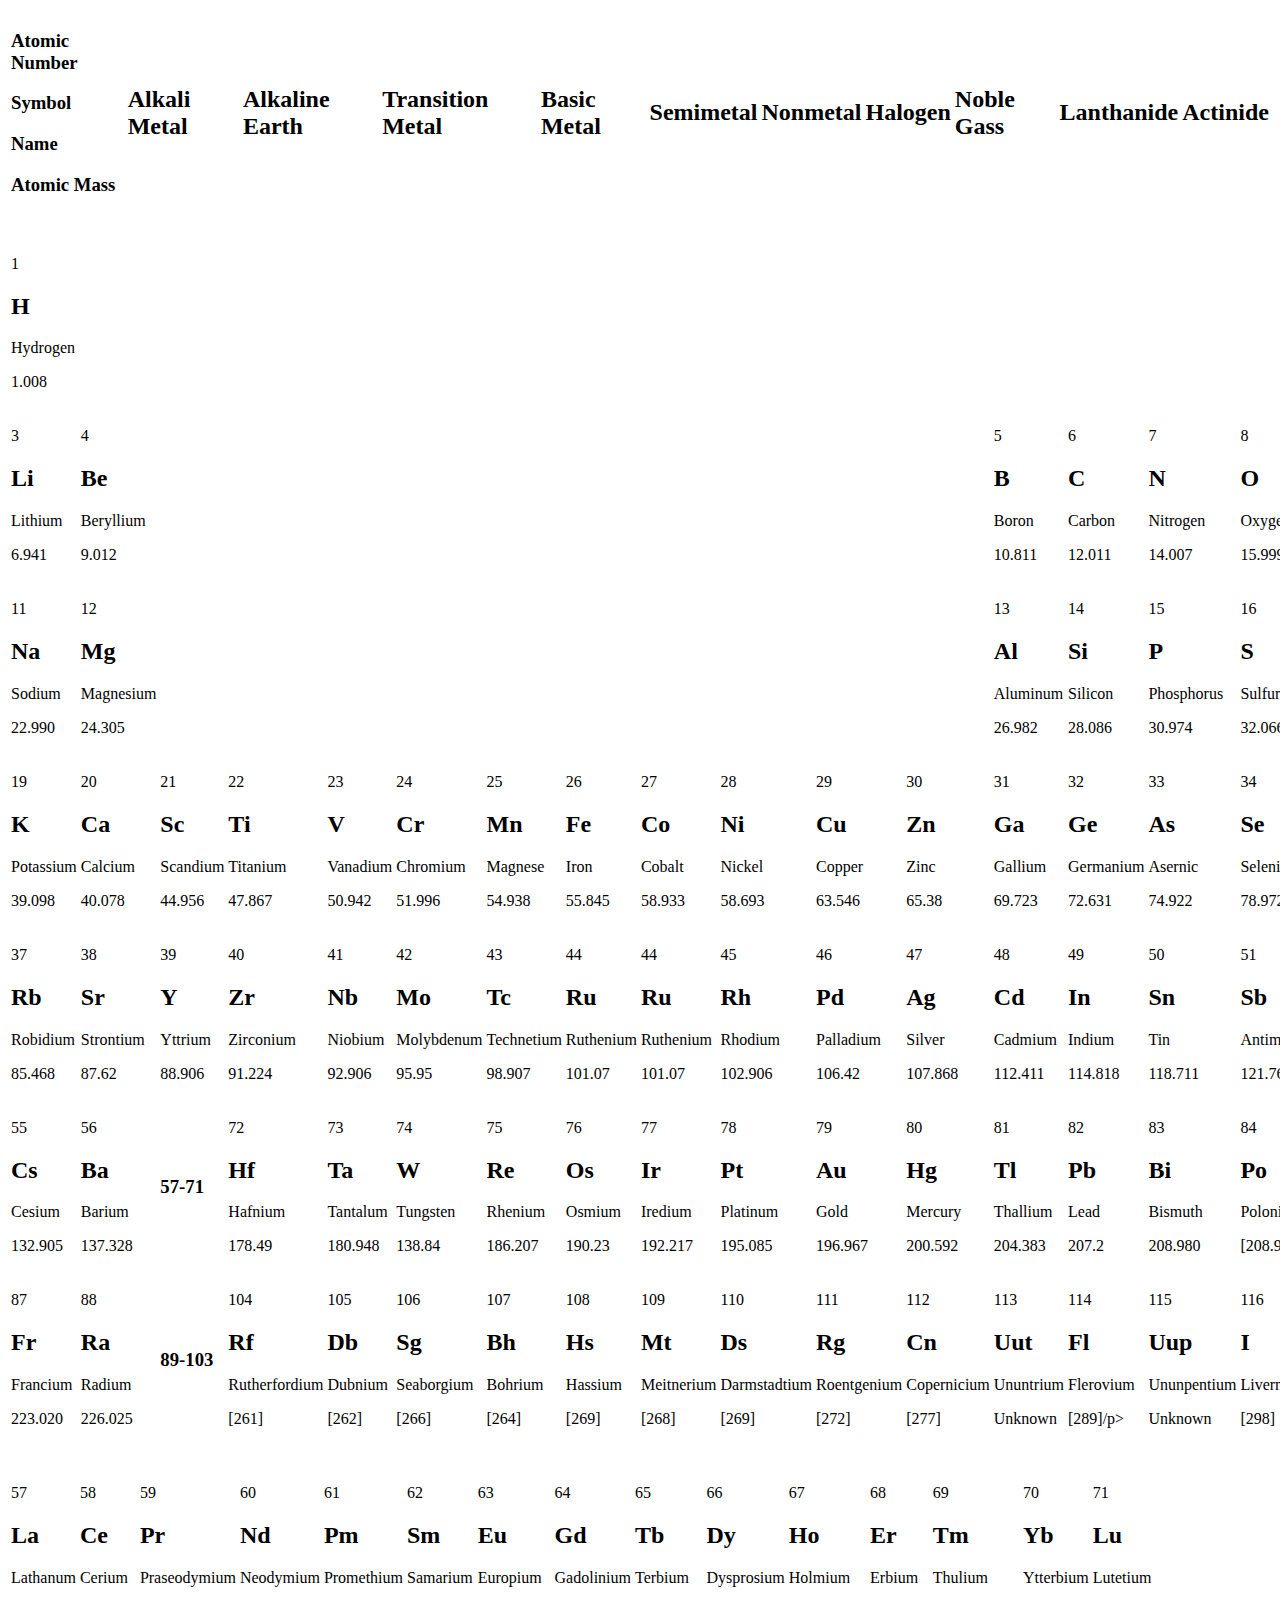
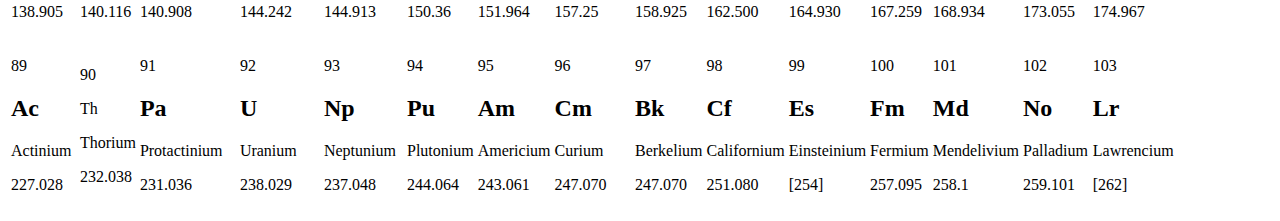
==== activity1.html @ e74133a1 "Add files via upload" ====
<!DOCTYPE html>
<html lang="en">
<head>
    <meta charset="UTF-8">
    <link rel="stylesheet" href="css/activity1.css">
    <title>Periodic Table of Elements</title>
</head>
<body>
    <thead>
        <table>
            <thead>
                <tr>
                    <td class="jen"><h3>Atomic Number</h3><h3>Symbol</h3><h3>Name</h3><h3>Atomic Mass</h3></td>                           
                  <td class="yellow"><h2>Alkali Metal</h2></td>
                  <td class="orange"><h2>Alkaline Earth</h2></td>
                  <td class="blue"><h2>Transition Metal</h2></td>
                  <td class="yellowgreen"><h2>Basic Metal</h2></td>
                  <td class="gray"><h2>Semimetal</h2></td>
                  <td class="pink"><h2>Nonmetal</h2></td>
                  <td class="redo"><h2>Halogen</h2></td>
                  <td class="violet"><h2>Noble Gass</h2></td>
                  <td class="green"><h2>Lanthanide</h2></td>
                  <td class="red"><h2>Actinide</h2></td>
               </tr>
            </thead>
        </table>
        <br>
        <table>
        <tr >
            <td class="pink"><p>1</p><h2>H</h2>Hydrogen</p><p>1.008</p></td>
            <td colspan="16"></td>
            <td class="violet"><p>2</p><h2>He</h2><p>Helium</p><p>4.003</p></td>
            
        </tr>
        <tr>
            <td class="yellow"><p>3</p><h2>Li</h2><p>Lithium</p><p>6.941</p></td>
            <td class="orange"><p>4</p><h2>Be</h2><p>Beryllium</p><p>9.012</p></td>
            <td colspan="10"></td>
            <td class="gray"><p>5</p><h2>B</h2><p>Boron</p><p>10.811</p></td>
            <td class="pink"><p>6</p><h2>C</h2><p>Carbon</p><p>12.011</p></td>
            <td class="pink"><p>7</p><h2>N</h2><p>Nitrogen</p><p>14.007</p></td>
            <td class="pink"><p>8</p><h2>O</h2><p>Oxygen</p><p>15.999</p></td>
            <td class="redo"><p>9</p><h2>F</h2><p>Flourine</p><p>18.998</p></td>
            <td class="violet"><p>10</p><h2>Ne</h2><p>Neon</p><p>20.180</p></td>                     
        </tr>
        <tr>
            <td class="yellow"><p>11</p><h2>Na</h2><p>Sodium</p><p>22.990</p></td>
            <td class="orange"><p>12<p><h2>Mg</h2><p>Magnesium</p><p>24.305</p></td>
            <td colspan="10"></td>
            <td class="yellowgreen"><p>13</p><h2>Al</h2><p>Aluminum</p><p>26.982</p></td>
            <td class="gray"><p>14</p><h2>Si</h2><p>Silicon</p><p>28.086</p></td>
            <td class="pink"><p>15</p><h2>P</h2><p>Phosphorus</p><p>30.974</p></td>
            <td class="pink"><p>16</p><h2>S</h2><p>Sulfur</p><p>32.066</p></td>
            <td class="redo"><p>17</p><h2>Cl</h2><p>Chlorine</p><p>35.453</p></td>
            <td class="violet"><p>18</p><h2>Ar</h2><p>Argon</p><p>39.948</p></td>
        </tr>
        <tr>
            <td class="yellow"><p>19</p><h2>K</h2><p>Potassium</p><p>39.098</p></td>
            <td class="orange"><p>20</p><h2>Ca</h2><p>Calcium</p><p>40.078</p></td>
            <td class="blue"><p>21</p><h2>Sc</h2><p>Scandium</p><p>44.956</p> </td>
            <td class="blue"><p>22</p><h2>Ti</h2><p>Titanium</p><p>47.867</p></td>
            <td class="blue"><p>23</p><h2>V</h2><p>Vanadium</p><p>50.942</p></td>
            <td class="blue"><p>24</p><h2>Cr</h2><p>Chromium</p><p>51.996</p></td>
            <td class="blue"><p>25</p><h2>Mn</h2><p>Magnese</p><p>54.938</p></td>
            <td class="blue"><p>26</p><h2>Fe</h2><p>Iron</p><p>55.845</p></td>
            <td class="blue"><p>27</p><h2>Co</h2><p>Cobalt</p><p>58.933</p></td>
            <td class="blue"><p>28</p><h2>Ni</h2><p>Nickel</p><p>58.693</p></td>
            <td class="blue"><p>29</p><h2>Cu</h2><p>Copper</p><p>63.546</p></td>
            <td class="blue"><p>30</p><h2>Zn</h2><p>Zinc</p><p>65.38</p></td>
            <td class="yellowgreen"><p>31</p><h2>Ga</h2><p>Gallium</p><p>69.723</p></td>
            <td class="gray"><p>32</p><h2>Ge</h2><p>Germanium</p><p>72.631</p></td>
            <td class="gray"><p>33</p><h2>As</h2><p>Asernic</p><p>74.922</p></td>
            <td class="pink"><p>34</p><h2>Se</h2><p>Selenium</p><p>78.972</p></td>
            <td class="redo"><p>35</p><h2>Br</h2><p>Bromine</p><p>79.904</p></td>
            <td class="violet"><p>36</p><h2>Kr</h2><p>Krypton</p><p>84.798</p></td>
        </tr>
        <tr class="ronvi">
            <td class="yellow"><p>37</p><h2>Rb</h2><p>Robidium</p><p>85.468</p></td>
            <td class="orange"><p>38</p><h2>Sr</h2><p>Strontium</p><p>87.62</p></td>
            <td class="blue"><p>39</p><h2>Y</h2><p>Yttrium</p><p>88.906</p> </td>
            <td class="blue"><p>40</p><h2>Zr</h2><p>Zirconium</p><p>91.224</p></td>
            <td class="blue"><p>41</p><h2>Nb</h2><p>Niobium</p><p>92.906</p></td>
            <td class="blue"><p>42</p><h2>Mo</h2><p>Molybdenum</p><p>95.95</p></td>
            <td class="blue"><p>43</p><h2>Tc</h2><p>Technetium</p><p>98.907</p></td>
            <td class="blue"><p>44</p><h2>Ru</h2><p>Ruthenium</p><p>101.07</p></td> 
            <td class="blue"><p>44</p><h2>Ru</h2><p>Ruthenium</p><p>101.07</p></td>
            <td class="blue"><p>45</p><h2>Rh</h2><p>Rhodium</p><p>102.906</p></td>
            <td class="blue"><p>46</p><h2>Pd</h2><p>Palladium</p><p>106.42</p></td>
            <td class="blue"><p>47</p><h2>Ag</h2><p>Silver</p><p>107.868</p></td>
            <td class="blue"><p>48</p><h2>Cd</h2><p>Cadmium</p><p>112.411</p></td>
            <td class="yellowgreen"><p>49</p><h2>In</h2><p>Indium</p><p>114.818</p></td>
            <td class="yellowgreen"><p>50</p><h2>Sn</h2><p>Tin</p><p>118.711</p></td>
            <td class="gray"><p>51</p><h2>Sb</h2><p>Antimony</p><p>121.760</p></td>
            <td class="gray"><p>52</p><h2>Te</h2><p>Tellurium</p><p>127.6</p></td>
            <td class="redo"><p>53</p><h2>I</h2><p>Iodine</p><p>126.904</p></td>
            <td class="violet"><p>54</p><h2>Xe</h2><p>Xenon</p><p>131.294</p></td>
        </tr>
        <tr class="Ong">
            <td class="yellow"><p>55</p><h2>Cs</h2><p>Cesium</p><p>132.905</p></td>
            <td class="orange"><p>56</p><h2>Ba</h2><p>Barium</p><p>137.328</p></td>
            <td class="green"><h3>57-71</h3></td>
            <td class="blue"><p>72</p><h2>Hf</h2><p>Hafnium</p><p>178.49</p></td>
            <td class="blue"><p>73</p><h2>Ta</h2><p>Tantalum</p><p>180.948</p></td>
            <td class="blue"><p>74</p><h2>W</h2><p>Tungsten</p><p>138.84</p></td>
            <td class="blue"><p>75</p><h2>Re</h2><p>Rhenium</p><p>186.207</p></td>
            <td class="blue"><p>76</p><h2>Os</h2><p>Osmium</p><p>190.23</p></td>
            <td class="blue"><p>77</p><h2>Ir</h2><p>Iredium</p><p>192.217</p></td>
            <td class="blue"><p>78</p><h2>Pt</h2><p>Platinum</p><p>195.085</p></td>
            <td class="blue"><p>79</p><h2>Au</h2><p>Gold</p><p>196.967</p></td>
            <td class="blue"><p>80</p><h2>Hg</h2><p>Mercury</p><p>200.592</p></td>
            <td class="yellowgreen"><p>81</p><h2>Tl</h2><p>Thallium</p><p>204.383</p></td>
            <td class="yellowgreen"><p>82</p><h2>Pb</h2><p>Lead</p><p>207.2</p></td>
            <td class="yellowgreen"><p>83</p><h2>Bi</h2><p>Bismuth</p><p>208.980</p></td>
            <td class="gray"><p>84</p><h2>Po</h2><p>Polonium</p><p>[208.982]</p></td>
            <td class="redo"><p>85</p><h2>At</h2><p>Astatine</p><p>209.987</p></td>
            <td class="violet"><p>86</p><h2>Rn</h2><p>Radon</p><p>222.018</p></td>
        </tr>
        <tr class="oni">
            <td class="yellow"><p>87</p><h2>Fr</h2><p>Francium</p><p>223.020</p></td>
            <td class="orange"><p>88</p><h2>Ra</h2><p>Radium</p><p>226.025</p></td>
            <td class="red"><h3>89-103</h3></td>
            <td class="blue"><p>104</p><h2>Rf</h2><p>Rutherfordium</p><p>[261]</p></td>
            <td class="blue"><p>105</p><h2>Db</h2><p>Dubnium</p><p>[262]</p></td>
            <td class="blue"><p>106</p><h2>Sg</h2><p>Seaborgium</p><p>[266]</p></td>
            <td class="blue"><p>107</p><h2>Bh</h2><p>Bohrium</p><p>[264]</p></td>
            <td class="blue"><p>108</p><h2>Hs</h2><p>Hassium</p><p>[269]</p></td>
            <td class="blue"><p>109</p><h2>Mt</h2><p>Meitnerium</p><p>[268]</p></td>
            <td class="blue"><p>110</p><h2>Ds</h2><p>Darmstadtium</p><p>[269]</p></td>
            <td class="blue"><p>111</p><h2>Rg</h2><p>Roentgenium</p><p>[272]</p></td>
            <td class="blue"><p>112</p><h2>Cn</h2><p>Copernicium</p><p>[277]</p></td>
            <td class="yellowgreen"><p>113</p><h2>Uut</h2><p>Ununtrium</p><p>Unknown</p></td>
            <td class="yellowgreen"><p>114</p><h2>Fl</h2><p>Flerovium</p><p>[289]/p></td>
            <td class="yellowgreen"><p>115</p><h2>Uup</h2><p>Ununpentium</p><p>Unknown</p></td>
            <td class="yellowgreen"><p>116</p><h2>I</h2><p>Livermorium</p><p>[298]</p></td>
            <td class="redo"><p>117</p><h2>Uus</h2><p>Ununseptium</p><p>Unknown</p></td>
            <td class="violet"><p>118</p><h2>Uuo</h2><p>Ununoctium</p><p>Unknown</p></td>
        </tr>
         </table>
         <br>
         <table class="jhon">
             <thead >
             <tr>           
            <td class="green"><p>57</p><h2>La</h2><p>Lathanum</p><p>138.905</p></td>
            <td class="green"><p>58</p><h2>Ce</h2><p>Cerium</p><p>140.116</p></td>
            <td class="green"><p>59</p><h2>Pr</h2><p>Praseodymium</p><p>140.908</p></td>
            <td class="green"><p>60</p><h2>Nd</h2><p>Neodymium</p><p>144.242</p></td>
            <td class="green"><p>61</p><h2>Pm</h2><p>Promethium</p><p>144.913</p></td>
            <td class="green"><p>62</p><h2>Sm</h2><p>Samarium</p><p>150.36</p></td>
            <td class="green"><p>63</p><h2>Eu</h2><p>Europium</p><p>151.964</p></td>
            <td class="green"><p>64</p><h2>Gd</h2><p>Gadolinium</p><p>157.25</p></td>
            <td class="green"><p>65</p><h2>Tb</h2><p>Terbium</p><p>158.925</p></td>
            <td class="green"><p>66</p><h2>Dy</h2><p>Dysprosium</p><p>162.500</p></td>
            <td class="green"><p>67</p><h2>Ho</h2><p>Holmium</p><p>164.930</p></td>
            <td class="green"><p>68</p><h2>Er</h2><p>Erbium</p><p>167.259</p></td>
            <td class="green"><p>69</p><h2>Tm</h2><p>Thulium</p><p>168.934</p></td>
            <td class="green"><p>70</p><h2>Yb</h2><p>Ytterbium</p><p>173.055</p></td>
            <td class="green"><p>71</p><h2>Lu</h2><p>Lutetium</p><p>174.967</p></td>
          </tr>
          <tr>            
            <td class="red"><p>89</p><h2>Ac</h2><p>Actinium</p><p>227.028</p></td>
            <td class="red"><p>90</p><h>Th</h2><p>Thorium</p><p>232.038</p></td>
            <td class="red"><p>91</p><h2>Pa</h2><p>Protactinium</p><p>231.036</p></td>
            <td class="red"><p>92</p><h2>U</h2><p>Uranium</p><p>238.029</p></td>
            <td class="red"><p>93</p><h2>Np</h2><p>Neptunium</p><p>237.048</p></td>
            <td class="red"><p>94</p><h2>Pu</h2><p>Plutonium</p><p>244.064</p></td>
            <td class="red"><p>95</p><h2>Am</h2><p>Americium</p><p>243.061</p></td>
            <td class="red"><p>96</p><h2>Cm</h2><p>Curium</p><p>247.070</p></td>
            <td class="red"><p>97</p><h2>Bk</h2><p>Berkelium</p><p>247.070</p></td>
            <td class="red"><p>98</p><h2>Cf</h2><p>Californium</p><p>251.080</p></td>
            <td class="red"><p>99</p><h2>Es</h2><p>Einsteinium</p><p>[254]</p></td>
            <td class="red"><p>100</p><h2>Fm</h2><p>Fermium</p><p>257.095</p></td>
            <td u class="red"><p>101</p><h2>Md</h2><p>Mendelivium</p><p>258.1</p></td>
            <td class="red"><p>102</p><h2>No</h2><p>Palladium</p><p>259.101</p></td>
            <td u class="red"><p>103</p><h2>Lr</h2><p>Lawrencium</p><p>[262]</p></td>
          </tr>
          </table>
          </thead>
    </thead>
</body>
</html>
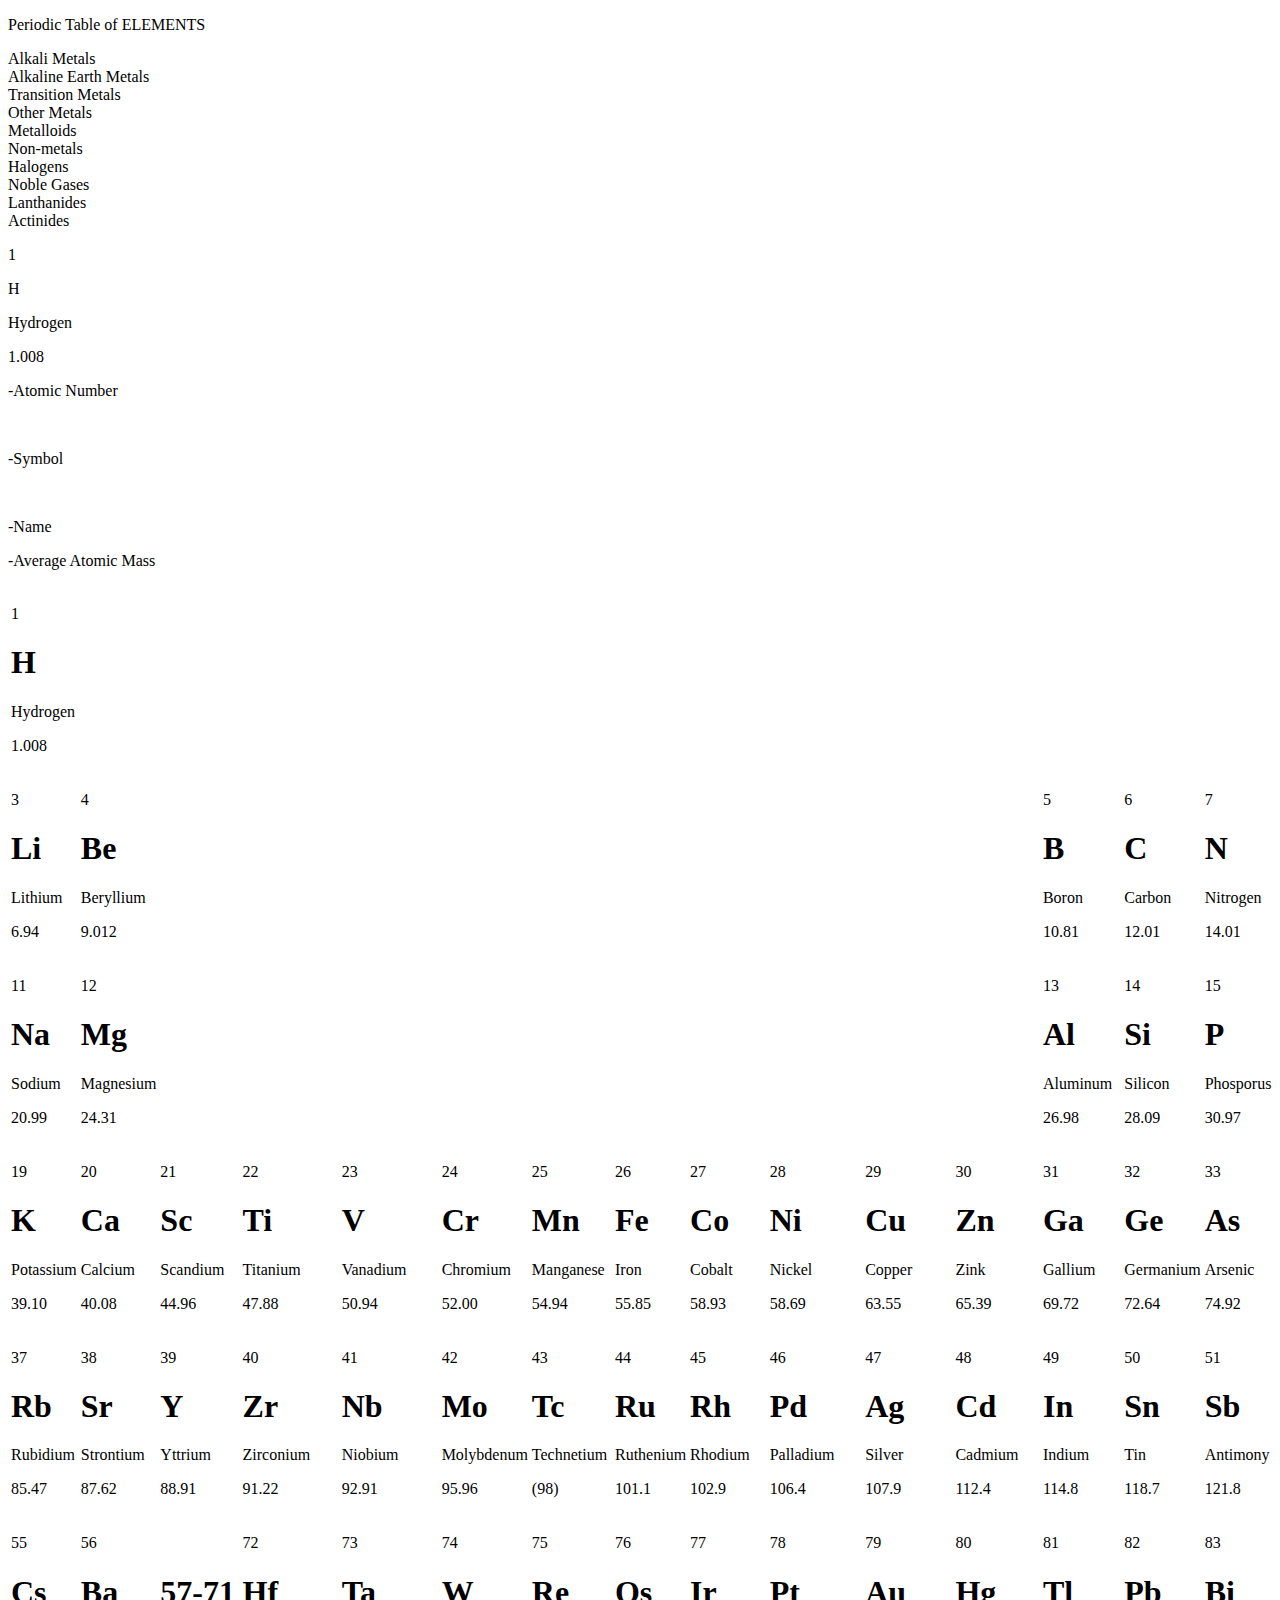
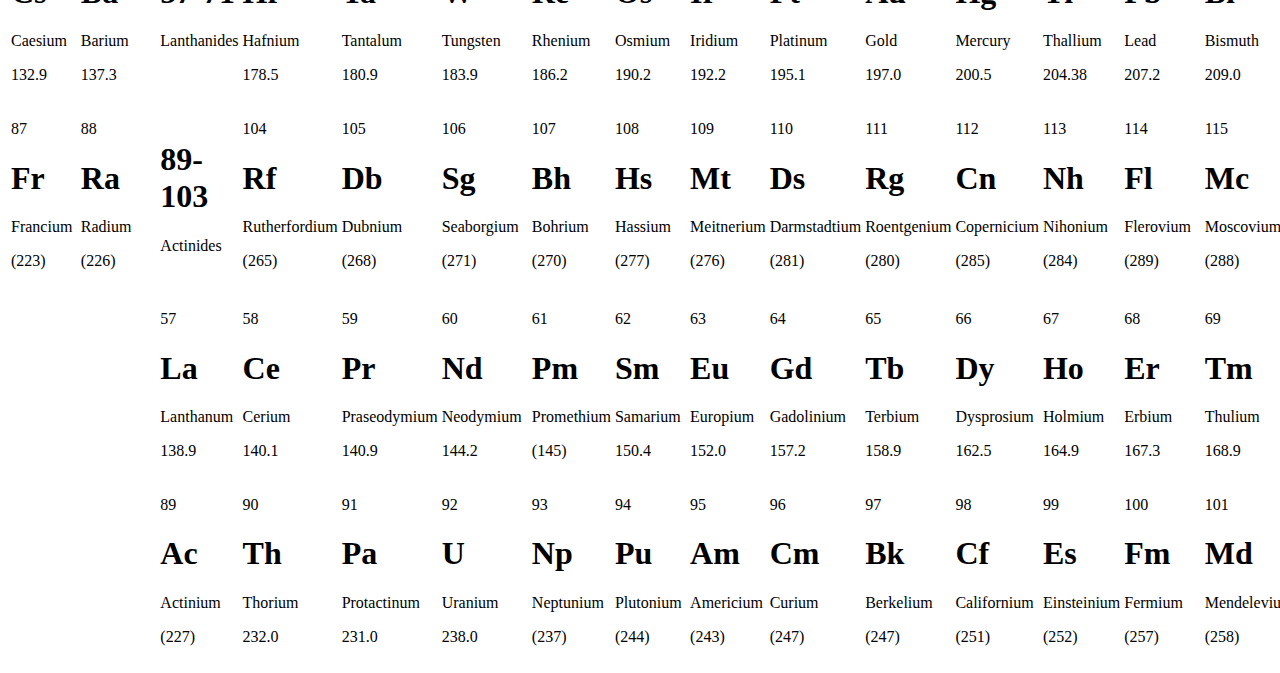
==== commit 9a6fbb69: "Add files via upload" ====
--- a/activity1.html
+++ b/activity1.html
@@ -1,182 +1,824 @@
-<!DOCTYPE html>
-<html lang="en">
-<head>
-    <meta charset="UTF-8">
-    <link rel="stylesheet" href="css/activity1.css">
-    <title>Periodic Table of Elements</title>
-</head>
-<body>
-    <thead>
-        <table>
-            <thead>
-                <tr>
-                    <td class="jen"><h3>Atomic Number</h3><h3>Symbol</h3><h3>Name</h3><h3>Atomic Mass</h3></td>                           
-                  <td class="yellow"><h2>Alkali Metal</h2></td>
-                  <td class="orange"><h2>Alkaline Earth</h2></td>
-                  <td class="blue"><h2>Transition Metal</h2></td>
-                  <td class="yellowgreen"><h2>Basic Metal</h2></td>
-                  <td class="gray"><h2>Semimetal</h2></td>
-                  <td class="pink"><h2>Nonmetal</h2></td>
-                  <td class="redo"><h2>Halogen</h2></td>
-                  <td class="violet"><h2>Noble Gass</h2></td>
-                  <td class="green"><h2>Lanthanide</h2></td>
-                  <td class="red"><h2>Actinide</h2></td>
-               </tr>
-            </thead>
-        </table>
-        <br>
-        <table>
-        <tr >
-            <td class="pink"><p>1</p><h2>H</h2>Hydrogen</p><p>1.008</p></td>
-            <td colspan="16"></td>
-            <td class="violet"><p>2</p><h2>He</h2><p>Helium</p><p>4.003</p></td>
+<!DOCTYPE html> 
+ <html lang="en">
+            <head>
+                <meta charset="UTF-8">
+                <meta http-equiv="X-UA-Compatible" content="IE=edge">
+                <meta name="viewport" content="width=device-width, initial-scale=1.0">
+                <link rel="stylesheet" href="css/activity1.css">
+                <title>Document</title>
+            </head>
+    <body>
+
+            <div class="title">
+                    <p class="periodic">Periodic Table of <span>ELEMENTS</span></p>
+                </div>
+
+            <div class="parent">
+
+                <div class="boxdiv">
+                <div class="sdiv sdiv1"></div>
+                <div class="sdiv sdiv2"></div>
+                <div class="sdiv sdiv3"></div>
+                <div class="sdiv sdiv4"></div>
+                <div class="sdiv sdiv5"></div>
+                </div>
+
+                <div class="boxdiv">
+                    <div class="vdiv1 name1">Alkali Metals</div>
+                    <div class="vdiv1 name2">Alkaline Earth Metals</div>
+                    <div class="vdiv1 name3">Transition Metals</div>
+                    <div class="vdiv1 name4">Other Metals</div>
+                    <div class="vdiv1 name5">Metalloids</div>
+                </div>
+
+                <div class="boxdiv">
+                <div class="sdiv sdiv6"></div>
+                <div class="sdiv sdiv7"></div>
+                <div class="sdiv sdiv8"></div>
+                <div class="sdiv sdiv9"></div>
+                <div class="sdiv sdiv10"></div>
+                </div>
+
+                <div class="boxdiv">
+                    <div class="vdiv1 name6">Non-metals</div>
+                    <div class="vdiv1 name7">Halogens</div>
+                    <div class="vdiv1 name8">Noble Gases</div>
+                    <div class="vdiv1 name9">Lanthanides</div>
+                    <div class="vdiv1 name10">Actinides</div>
+                </div>
+
+                <div class="div1">
+                    <p class="fp">1</p>
+                    <p class="fp1">H</p>
+                    <p class="fp">Hydrogen</p>
+                    <p class="fp">1.008</p>
+                </div>
+
+                <div class="div2">
+                    <p class="sp">-Atomic Number</p>
+                    <br>
+                    <p class="sp">-Symbol</p>
+                    <br>
+                    <p class="sp">-Name</p>
+                    <p class="sp">-Average Atomic Mass</p>
+                </div>
+                
+            </div>
+
+                <table>
+                    <tr>
+            <td class="dblue">
+                <p>1</p>
+                <h1>H</h1>
+                <p>Hydrogen</p>
+                <p>1.008</p>
+            </td>
+            <td colspan="16" class="borderless"></td>
+            <td class="violet">
+                <p>2</p>
+                <h1>He</h1>
+                <p>Helium</p>
+                <p>4.003</p>
+            </td>
+            </tr>
             
-        </tr>
-        <tr>
-            <td class="yellow"><p>3</p><h2>Li</h2><p>Lithium</p><p>6.941</p></td>
-            <td class="orange"><p>4</p><h2>Be</h2><p>Beryllium</p><p>9.012</p></td>
-            <td colspan="10"></td>
-            <td class="gray"><p>5</p><h2>B</h2><p>Boron</p><p>10.811</p></td>
-            <td class="pink"><p>6</p><h2>C</h2><p>Carbon</p><p>12.011</p></td>
-            <td class="pink"><p>7</p><h2>N</h2><p>Nitrogen</p><p>14.007</p></td>
-            <td class="pink"><p>8</p><h2>O</h2><p>Oxygen</p><p>15.999</p></td>
-            <td class="redo"><p>9</p><h2>F</h2><p>Flourine</p><p>18.998</p></td>
-            <td class="violet"><p>10</p><h2>Ne</h2><p>Neon</p><p>20.180</p></td>                     
-        </tr>
-        <tr>
-            <td class="yellow"><p>11</p><h2>Na</h2><p>Sodium</p><p>22.990</p></td>
-            <td class="orange"><p>12<p><h2>Mg</h2><p>Magnesium</p><p>24.305</p></td>
-            <td colspan="10"></td>
-            <td class="yellowgreen"><p>13</p><h2>Al</h2><p>Aluminum</p><p>26.982</p></td>
-            <td class="gray"><p>14</p><h2>Si</h2><p>Silicon</p><p>28.086</p></td>
-            <td class="pink"><p>15</p><h2>P</h2><p>Phosphorus</p><p>30.974</p></td>
-            <td class="pink"><p>16</p><h2>S</h2><p>Sulfur</p><p>32.066</p></td>
-            <td class="redo"><p>17</p><h2>Cl</h2><p>Chlorine</p><p>35.453</p></td>
-            <td class="violet"><p>18</p><h2>Ar</h2><p>Argon</p><p>39.948</p></td>
-        </tr>
-        <tr>
-            <td class="yellow"><p>19</p><h2>K</h2><p>Potassium</p><p>39.098</p></td>
-            <td class="orange"><p>20</p><h2>Ca</h2><p>Calcium</p><p>40.078</p></td>
-            <td class="blue"><p>21</p><h2>Sc</h2><p>Scandium</p><p>44.956</p> </td>
-            <td class="blue"><p>22</p><h2>Ti</h2><p>Titanium</p><p>47.867</p></td>
-            <td class="blue"><p>23</p><h2>V</h2><p>Vanadium</p><p>50.942</p></td>
-            <td class="blue"><p>24</p><h2>Cr</h2><p>Chromium</p><p>51.996</p></td>
-            <td class="blue"><p>25</p><h2>Mn</h2><p>Magnese</p><p>54.938</p></td>
-            <td class="blue"><p>26</p><h2>Fe</h2><p>Iron</p><p>55.845</p></td>
-            <td class="blue"><p>27</p><h2>Co</h2><p>Cobalt</p><p>58.933</p></td>
-            <td class="blue"><p>28</p><h2>Ni</h2><p>Nickel</p><p>58.693</p></td>
-            <td class="blue"><p>29</p><h2>Cu</h2><p>Copper</p><p>63.546</p></td>
-            <td class="blue"><p>30</p><h2>Zn</h2><p>Zinc</p><p>65.38</p></td>
-            <td class="yellowgreen"><p>31</p><h2>Ga</h2><p>Gallium</p><p>69.723</p></td>
-            <td class="gray"><p>32</p><h2>Ge</h2><p>Germanium</p><p>72.631</p></td>
-            <td class="gray"><p>33</p><h2>As</h2><p>Asernic</p><p>74.922</p></td>
-            <td class="pink"><p>34</p><h2>Se</h2><p>Selenium</p><p>78.972</p></td>
-            <td class="redo"><p>35</p><h2>Br</h2><p>Bromine</p><p>79.904</p></td>
-            <td class="violet"><p>36</p><h2>Kr</h2><p>Krypton</p><p>84.798</p></td>
-        </tr>
-        <tr class="ronvi">
-            <td class="yellow"><p>37</p><h2>Rb</h2><p>Robidium</p><p>85.468</p></td>
-            <td class="orange"><p>38</p><h2>Sr</h2><p>Strontium</p><p>87.62</p></td>
-            <td class="blue"><p>39</p><h2>Y</h2><p>Yttrium</p><p>88.906</p> </td>
-            <td class="blue"><p>40</p><h2>Zr</h2><p>Zirconium</p><p>91.224</p></td>
-            <td class="blue"><p>41</p><h2>Nb</h2><p>Niobium</p><p>92.906</p></td>
-            <td class="blue"><p>42</p><h2>Mo</h2><p>Molybdenum</p><p>95.95</p></td>
-            <td class="blue"><p>43</p><h2>Tc</h2><p>Technetium</p><p>98.907</p></td>
-            <td class="blue"><p>44</p><h2>Ru</h2><p>Ruthenium</p><p>101.07</p></td> 
-            <td class="blue"><p>44</p><h2>Ru</h2><p>Ruthenium</p><p>101.07</p></td>
-            <td class="blue"><p>45</p><h2>Rh</h2><p>Rhodium</p><p>102.906</p></td>
-            <td class="blue"><p>46</p><h2>Pd</h2><p>Palladium</p><p>106.42</p></td>
-            <td class="blue"><p>47</p><h2>Ag</h2><p>Silver</p><p>107.868</p></td>
-            <td class="blue"><p>48</p><h2>Cd</h2><p>Cadmium</p><p>112.411</p></td>
-            <td class="yellowgreen"><p>49</p><h2>In</h2><p>Indium</p><p>114.818</p></td>
-            <td class="yellowgreen"><p>50</p><h2>Sn</h2><p>Tin</p><p>118.711</p></td>
-            <td class="gray"><p>51</p><h2>Sb</h2><p>Antimony</p><p>121.760</p></td>
-            <td class="gray"><p>52</p><h2>Te</h2><p>Tellurium</p><p>127.6</p></td>
-            <td class="redo"><p>53</p><h2>I</h2><p>Iodine</p><p>126.904</p></td>
-            <td class="violet"><p>54</p><h2>Xe</h2><p>Xenon</p><p>131.294</p></td>
-        </tr>
-        <tr class="Ong">
-            <td class="yellow"><p>55</p><h2>Cs</h2><p>Cesium</p><p>132.905</p></td>
-            <td class="orange"><p>56</p><h2>Ba</h2><p>Barium</p><p>137.328</p></td>
-            <td class="green"><h3>57-71</h3></td>
-            <td class="blue"><p>72</p><h2>Hf</h2><p>Hafnium</p><p>178.49</p></td>
-            <td class="blue"><p>73</p><h2>Ta</h2><p>Tantalum</p><p>180.948</p></td>
-            <td class="blue"><p>74</p><h2>W</h2><p>Tungsten</p><p>138.84</p></td>
-            <td class="blue"><p>75</p><h2>Re</h2><p>Rhenium</p><p>186.207</p></td>
-            <td class="blue"><p>76</p><h2>Os</h2><p>Osmium</p><p>190.23</p></td>
-            <td class="blue"><p>77</p><h2>Ir</h2><p>Iredium</p><p>192.217</p></td>
-            <td class="blue"><p>78</p><h2>Pt</h2><p>Platinum</p><p>195.085</p></td>
-            <td class="blue"><p>79</p><h2>Au</h2><p>Gold</p><p>196.967</p></td>
-            <td class="blue"><p>80</p><h2>Hg</h2><p>Mercury</p><p>200.592</p></td>
-            <td class="yellowgreen"><p>81</p><h2>Tl</h2><p>Thallium</p><p>204.383</p></td>
-            <td class="yellowgreen"><p>82</p><h2>Pb</h2><p>Lead</p><p>207.2</p></td>
-            <td class="yellowgreen"><p>83</p><h2>Bi</h2><p>Bismuth</p><p>208.980</p></td>
-            <td class="gray"><p>84</p><h2>Po</h2><p>Polonium</p><p>[208.982]</p></td>
-            <td class="redo"><p>85</p><h2>At</h2><p>Astatine</p><p>209.987</p></td>
-            <td class="violet"><p>86</p><h2>Rn</h2><p>Radon</p><p>222.018</p></td>
-        </tr>
-        <tr class="oni">
-            <td class="yellow"><p>87</p><h2>Fr</h2><p>Francium</p><p>223.020</p></td>
-            <td class="orange"><p>88</p><h2>Ra</h2><p>Radium</p><p>226.025</p></td>
-            <td class="red"><h3>89-103</h3></td>
-            <td class="blue"><p>104</p><h2>Rf</h2><p>Rutherfordium</p><p>[261]</p></td>
-            <td class="blue"><p>105</p><h2>Db</h2><p>Dubnium</p><p>[262]</p></td>
-            <td class="blue"><p>106</p><h2>Sg</h2><p>Seaborgium</p><p>[266]</p></td>
-            <td class="blue"><p>107</p><h2>Bh</h2><p>Bohrium</p><p>[264]</p></td>
-            <td class="blue"><p>108</p><h2>Hs</h2><p>Hassium</p><p>[269]</p></td>
-            <td class="blue"><p>109</p><h2>Mt</h2><p>Meitnerium</p><p>[268]</p></td>
-            <td class="blue"><p>110</p><h2>Ds</h2><p>Darmstadtium</p><p>[269]</p></td>
-            <td class="blue"><p>111</p><h2>Rg</h2><p>Roentgenium</p><p>[272]</p></td>
-            <td class="blue"><p>112</p><h2>Cn</h2><p>Copernicium</p><p>[277]</p></td>
-            <td class="yellowgreen"><p>113</p><h2>Uut</h2><p>Ununtrium</p><p>Unknown</p></td>
-            <td class="yellowgreen"><p>114</p><h2>Fl</h2><p>Flerovium</p><p>[289]/p></td>
-            <td class="yellowgreen"><p>115</p><h2>Uup</h2><p>Ununpentium</p><p>Unknown</p></td>
-            <td class="yellowgreen"><p>116</p><h2>I</h2><p>Livermorium</p><p>[298]</p></td>
-            <td class="redo"><p>117</p><h2>Uus</h2><p>Ununseptium</p><p>Unknown</p></td>
-            <td class="violet"><p>118</p><h2>Uuo</h2><p>Ununoctium</p><p>Unknown</p></td>
-        </tr>
-         </table>
-         <br>
-         <table class="jhon">
-             <thead >
-             <tr>           
-            <td class="green"><p>57</p><h2>La</h2><p>Lathanum</p><p>138.905</p></td>
-            <td class="green"><p>58</p><h2>Ce</h2><p>Cerium</p><p>140.116</p></td>
-            <td class="green"><p>59</p><h2>Pr</h2><p>Praseodymium</p><p>140.908</p></td>
-            <td class="green"><p>60</p><h2>Nd</h2><p>Neodymium</p><p>144.242</p></td>
-            <td class="green"><p>61</p><h2>Pm</h2><p>Promethium</p><p>144.913</p></td>
-            <td class="green"><p>62</p><h2>Sm</h2><p>Samarium</p><p>150.36</p></td>
-            <td class="green"><p>63</p><h2>Eu</h2><p>Europium</p><p>151.964</p></td>
-            <td class="green"><p>64</p><h2>Gd</h2><p>Gadolinium</p><p>157.25</p></td>
-            <td class="green"><p>65</p><h2>Tb</h2><p>Terbium</p><p>158.925</p></td>
-            <td class="green"><p>66</p><h2>Dy</h2><p>Dysprosium</p><p>162.500</p></td>
-            <td class="green"><p>67</p><h2>Ho</h2><p>Holmium</p><p>164.930</p></td>
-            <td class="green"><p>68</p><h2>Er</h2><p>Erbium</p><p>167.259</p></td>
-            <td class="green"><p>69</p><h2>Tm</h2><p>Thulium</p><p>168.934</p></td>
-            <td class="green"><p>70</p><h2>Yb</h2><p>Ytterbium</p><p>173.055</p></td>
-            <td class="green"><p>71</p><h2>Lu</h2><p>Lutetium</p><p>174.967</p></td>
-          </tr>
-          <tr>            
-            <td class="red"><p>89</p><h2>Ac</h2><p>Actinium</p><p>227.028</p></td>
-            <td class="red"><p>90</p><h>Th</h2><p>Thorium</p><p>232.038</p></td>
-            <td class="red"><p>91</p><h2>Pa</h2><p>Protactinium</p><p>231.036</p></td>
-            <td class="red"><p>92</p><h2>U</h2><p>Uranium</p><p>238.029</p></td>
-            <td class="red"><p>93</p><h2>Np</h2><p>Neptunium</p><p>237.048</p></td>
-            <td class="red"><p>94</p><h2>Pu</h2><p>Plutonium</p><p>244.064</p></td>
-            <td class="red"><p>95</p><h2>Am</h2><p>Americium</p><p>243.061</p></td>
-            <td class="red"><p>96</p><h2>Cm</h2><p>Curium</p><p>247.070</p></td>
-            <td class="red"><p>97</p><h2>Bk</h2><p>Berkelium</p><p>247.070</p></td>
-            <td class="red"><p>98</p><h2>Cf</h2><p>Californium</p><p>251.080</p></td>
-            <td class="red"><p>99</p><h2>Es</h2><p>Einsteinium</p><p>[254]</p></td>
-            <td class="red"><p>100</p><h2>Fm</h2><p>Fermium</p><p>257.095</p></td>
-            <td u class="red"><p>101</p><h2>Md</h2><p>Mendelivium</p><p>258.1</p></td>
-            <td class="red"><p>102</p><h2>No</h2><p>Palladium</p><p>259.101</p></td>
-            <td u class="red"><p>103</p><h2>Lr</h2><p>Lawrencium</p><p>[262]</p></td>
-          </tr>
-          </table>
-          </thead>
-    </thead>
-</body>
-</html>
-
-                           +            <tr>
+            <td class="gold">
+                <p>3</p>
+                <h1>Li</h1>
+                <p>Lithium</p>
+                <p>6.94</p>
+            </td>
+            <td class="obrown">
+                <p>4</p>
+                <h1>Be</h1>
+                <p>Beryllium</p>
+                <p>9.012</p>
+            </td>
+            <td colspan="10" class="borderless"></td>
+            <td class="grey">
+                <p>5</p>
+                <h1>B</h1>
+                <p>Boron</p>
+                <p>10.81</p>
+            </td>
+            <td class="pink">
+                <p>6</p>
+                <h1>C</h1>
+                <p>Carbon</p>
+                <p>12.01</p>
+            </td>
+            <td class="pink">
+                <p>7</p>
+                <h1>N</h1>
+                <p>Nitrogen</p>
+                <p>14.01</p>
+            </td>
+            <td class="pink">
+                <p>8</p>
+                <h1>O</h1>
+                <p>Oxygen</p>
+                <p>16.00</p>
+            </td>
+            <td class="sblue">
+                <p>9</p>
+                <h1>F</h1>
+                <p>Fluorine</p>
+                <p>19.00</p>
+            </td>
+            <td  class="violet">
+                <p>10</p>
+                <h1>Ne</h1>
+                <p>Neon</p>
+                <p>2018</p>
+            </td>
+            </tr>
+            
+            <tr>
+            <td class="gold">
+                <p>11</p>
+                <h1>Na</h1>
+                <p>Sodium</p>
+                <p>20.99</p>
+            </td>
+            <td class="obrown">
+                <p>12</p>
+                <h1>Mg</h1>
+                <p>Magnesium</p>
+                <p>24.31</p>
+            </td>
+            <td colspan="10" class="borderless"></td>
+            <td class="black">
+                <p>13</p>
+                <h1>Al</h1>
+                <p>Aluminum</p>
+                <p>26.98</p>
+            </td>
+            <td class="grey">
+                <p>14</p>
+                <h1>Si</h1>
+                <p>Silicon</p>
+                <p>28.09</p>
+            </td>
+            <td class="pink">
+                <p>15</p>
+                <h1>P</h1>
+                <p>Phosporus</p>
+                <p>30.97</p>
+            </td>
+            <td class="pink">
+                <p>16</p>
+                <h1>S</h1>
+                <p>Sulfur</p>
+                <p>32.06</p>
+            </td>
+            <td class="sblue">
+                <p>17</p>
+                <h1>Cl</h1>
+                <p>Chlorine</p>
+                <p>35.45</p>
+            </td>
+            <td class="violet">
+                <p>18</p>
+                <h1>Ar</h1>
+                <p>Argon</p>
+                <p>39.95</p>
+            </td>
+            </tr>
+            
+            <tr>
+            <td class="gold">
+                <p>19</p>
+                <h1>K</h1>
+                <p>Potassium</p>
+                <p>39.10</p>
+            </td>
+            <td class="obrown">
+                <p>20</p>
+                <h1>Ca</h1>
+                <p>Calcium</p>
+                <p>40.08</p>
+            </td>
+            <td class="blue">
+                <p>21</p>
+                <h1>Sc</h1>
+                <p>Scandium</p>
+                <p>44.96</p>
+            </td>
+            <td class="blue">
+                <p>22</p>
+                <h1>Ti</h1>
+                <p>Titanium</p>
+                <p>47.88</p>
+            </td>
+            <td class="blue">
+                <p>23</p>
+                <h1>V</h1>
+                <p>Vanadium</p>
+                <p>50.94</p>
+            </td>
+            <td class="blue">
+                <p>24</p>
+                <h1>Cr</h1>
+                <p>Chromium</p>
+                <p>52.00</p>
+            </td>
+            <td class="blue">
+                <p>25</p>
+                <h1>Mn</h1>
+                <p>Manganese</p>
+                <p>54.94</p>
+            </td>
+            <td class="blue">
+                <p>26</p>
+                <h1>Fe</h1>
+                <p>Iron</p>
+                <p>55.85</p>
+            </td>
+            <td class="blue">
+                <p>27</p>
+                <h1>Co</h1>
+                <p>Cobalt</p>
+                <p>58.93</p>
+            </td>
+            <td class="blue">
+                <p>28</p>
+                <h1>Ni</h1>
+                <p>Nickel</p>
+                <p>58.69</p>
+            </td>
+            <td class="blue">
+                <p>29</p>
+                <h1>Cu</h1>
+                <p>Copper</p>
+                <p>63.55</p>
+            </td>
+            <td class="blue">
+                <p>30</p>
+                <h1>Zn</h1>
+                <p>Zink</p>
+                <p>65.39</p>
+            </td>
+            <td class="black">
+                <p>31</p>
+                <h1>Ga</h1>
+                <p>Gallium</p>
+                <p>69.72</p>
+            </td>
+            <td class="grey">
+                <p>32</p>
+                <h1>Ge</h1>
+                <p>Germanium</p>
+                <p>72.64</p>
+            </td>
+            <td class="grey">
+                <p>33</p>
+                <h1>As</h1>
+                <p>Arsenic</p>
+                <p>74.92</p>
+            </td>
+            <td class="pink">
+                <p>34</p>
+                <h1>Se</h1>
+                <p>Selenium</p>
+                <p>78.96</p>
+            </td>
+            <td class="sblue">
+                <p>35</p>
+                <h1>Br</h1>
+                <p>Bromine</p>
+                <p>79.90</p>
+            </td>
+            <td  class="violet">
+                <p>36</p>
+                <h1>Kr</h1>
+                <p>Krypton</p>
+                <p>83.79</p>
+            </td>
+            </tr>
+            
+            <tr>
+            <td class="gold">
+                <p>37</p>
+                <h1>Rb</h1>
+                <p>Rubidium</p>
+                <p>85.47</p>
+            </td>
+            <td class="obrown">
+                <p>38</p>
+                <h1>Sr</h1>
+                <p>Strontium</p>
+                <p>87.62</p>
+            </td>
+            <td class="blue">
+                <p>39</p>
+                <h1>Y</h1>
+                <p>Yttrium</p>
+                <p>88.91</p>
+            </td>
+            <td class="blue">
+                <p>40</p>
+                <h1>Zr</h1>
+                <p>Zirconium</p>
+                <p>91.22</p>
+            </td>
+            <td class="blue">
+                <p>41</p>
+                <h1>Nb</h1>
+                <p>Niobium</p>
+                <p>92.91</p>
+            </td>
+            <td class="blue">
+                <p>42</p>
+                <h1>Mo</h1>
+                <p>Molybdenum</p>
+                <p>95.96</p>
+            </td>
+            <td class="blue">
+                <p>43</p>
+                <h1>Tc</h1>
+                <p>Technetium</p>
+                <p>(98)</p>
+            </td>
+            <td class="blue">
+                <p>44</p>
+                <h1>Ru</h1>
+                <p>Ruthenium</p>
+                <p>101.1</p>
+            </td>
+            <td class="blue">
+                <p>45</p>
+                <h1>Rh</h1>
+                <p>Rhodium</p>
+                <p>102.9</p>
+            </td>
+            <td class="blue">
+                <p>46</p>
+                <h1>Pd</h1>
+                <p>Palladium</p>
+                <p>106.4</p>
+            </td>
+            <td class="blue">
+                <p>47</p>
+                <h1>Ag</h1>
+                <p>Silver</p>
+                <p>107.9</p>
+            </td>
+            <td class="blue">
+                <p>48</p>
+                <h1>Cd</h1>
+                <p>Cadmium</p>
+                <p>112.4</p>
+            </td>
+            <td class="black">
+                <p>49</p>
+                <h1>In</h1>
+                <p>Indium</p>
+                <p>114.8</p>
+            </td>
+            <td class="black">
+                <p>50</p>
+                <h1>Sn</h1>
+                <p>Tin</p>
+                <p>118.7</p>
+            </td>
+            <td class="grey">
+                <p>51</p>
+                <h1>Sb</h1>
+                <p>Antimony</p>
+                <p>121.8</p>
+            </td>
+            <td class="grey">
+                <p>52</p>
+                <h1>Te</h1>
+                <p>Tellurium</p>
+                <p>127.6</p>
+            </td>
+            <td class="sblue">
+                <p>53</p>
+                <h1>I</h1>
+                <p>Iodine</p>
+                <p>126.9</p>
+            </td>
+            <td  class="violet">
+                <p>54</p>
+                <h1>Xe</h1>
+                <p>Xenon</p>
+                <p>131.3</p>
+            </td>
+            </tr>
+            
+            <tr>
+            <td class="gold">
+                <p>55</p>
+                <h1>Cs</h1>
+                <p>Caesium</p>
+                <p>132.9</p>
+            </td>
+            <td class="obrown">
+                <p>56</p>
+                <h1>Ba</h1>
+                <p>Barium</p>
+                <p>137.3</p>
+            </td>
+            <td class="red">
+                <h1>57-71</h1>
+                <p>Lanthanides</p>
+            </td>
+            <td class="blue">
+                <p>72</p>
+                <h1>Hf</h1>
+                <p>Hafnium</p>
+                <p>178.5</p>
+            </td>
+            <td class="blue">
+                <p>73</p>
+                <h1>Ta</h1>
+                <p>Tantalum</p>
+                <p>180.9</p>
+            </td>
+            <td class="blue">
+                <p>74</p>
+                <h1>W</h1>
+                <p>Tungsten</p>
+                <p>183.9</p>
+            </td>
+            <td class="blue">
+                <p>75</p>
+                <h1>Re</h1>
+                <p>Rhenium</p>
+                <p>186.2</p>
+            </td>
+            <td class="blue">
+                <p>76</p>
+                <h1>Os</h1>
+                <p>Osmium</p>
+                <p>190.2</p>
+            </td>
+            <td class="blue">
+                <p>77</p>
+                <h1>Ir</h1>
+                <p>Iridium</p>
+                <p>192.2</p>
+            </td>
+            <td class="blue">
+                <p>78</p>
+                <h1>Pt</h1>
+                <p>Platinum</p>
+                <p>195.1</p>
+            </td>
+            <td class="blue">
+                <p>79</p>
+                <h1>Au</h1>
+                <p>Gold</p>
+                <p>197.0</p>
+            </td>
+            <td class="blue">
+                <p>80</p>
+                <h1>Hg</h1>
+                <p>Mercury</p>
+                <p>200.5</p>
+            </td>
+            <td class="black">
+                <p>81</p>
+                <h1>Tl</h1>
+                <p>Thallium</p>
+                <p>204.38</p>
+            </td>
+            <td class="black">
+                <p>82</p>
+                <h1>Pb</h1>
+                <p>Lead</p>
+                <p>207.2</p>
+            </td>
+            <td class="black">
+                <p>83</p>
+                <h1>Bi</h1>
+                <p>Bismuth</p>
+                <p>209.0</p>
+            </td>
+            <td class="grey">
+                <p>84</p>
+                <h1>Po</h1>
+                <p>Polonium</p>
+                <p>(209)</p>
+            </td>
+            <td class="sblue">
+                <p>85</p>
+                <h1>At</h1>
+                <p>Astatine</p>
+                <p>(210)</p>
+            </td>
+            <td  class="violet">
+                <p>86</p>
+                <h1>Rn</h1>
+                <p>Radon</p>
+                <p>(222)</p>
+            </td>
+            </tr>
+            
+            <tr>
+            <td class="gold">
+                <p>87</p>
+                <h1>Fr</h1>
+                <p>Francium</p>
+                <p>(223)</p>
+            </td>
+            <td class="obrown">
+                <p>88</p>
+                <h1>Ra</h1>
+                <p>Radium</p>
+                <p>(226)</p>
+            </td>
+            <td class="green">
+                <h1>89-103</h1>
+                <p>Actinides</p>
+            </td>
+            <td class="blue">
+                <p>104</p>
+                <h1>Rf</h1>
+                <p>Rutherfordium</p>
+                <p>(265)</p>
+            </td>
+            <td class="blue">
+                <p>105</p>
+                <h1>Db</h1>
+                <p>Dubnium</p>
+                <p>(268)</p>
+            </td>
+            <td class="blue">
+                <p>106</p>
+                <h1>Sg</h1>
+                <p>Seaborgium</p>
+                <p>(271)</p>
+            </td>
+            <td class="blue">
+                <p>107</p>
+                <h1>Bh</h1>
+                <p>Bohrium</p>
+                <p>(270)</p>
+            </td>
+            <td class="blue">
+                <p>108</p>
+                <h1>Hs</h1>
+                <p>Hassium</p>
+                <p>(277)</p>
+            </td>
+            <td class="blue">
+                <p>109</p>
+                <h1>Mt</h1>
+                <p>Meitnerium</p>
+                <p>(276)</p>
+            </td>
+            <td class="blue">
+                <p>110</p>
+                <h1>Ds</h1>
+                <p>Darmstadtium</p>
+                <p>(281)</p>
+            </td>
+            <td class="blue">
+                <p>111</p>
+                <h1>Rg</h1>
+                <p>Roentgenium</p>
+                <p>(280)</p>
+            </td>
+            <td class="blue">
+                <p>112</p>
+                <h1>Cn</h1>
+                <p>Copernicium</p>
+                <p>(285)</p>
+            </td>
+            <td class="black">
+                <p>113</p>
+                <h1>Nh</h1>
+                <p>Nihonium</p>
+                <p>(284)</p>
+            </td>
+            <td class="black">
+                <p>114</p>
+                <h1>Fl</h1>
+                <p>Flerovium</p>
+                <p>(289)</p>
+            </td>
+            <td class="black">
+                <p>115</p>
+                <h1>Mc</h1>
+                <p>Moscovium</p>
+                <p>(288)</p>
+            </td>
+            <td class="black">
+                <p>116</p>
+                <h1>Lv</h1>
+                <p>Livermorium</p>
+                <p>(293)</p>
+            </td>
+            <td class="sblue">
+                <p>117</p>
+                <h1>Ts</h1>
+                <p>Tennesine</p>
+                <p>(294)</p>
+            </td>
+            <td  class="violet">
+                <p>118</p>
+                <h1>Og</h1>
+                <p>Oganesson</p>
+                <p>(294)</p>
+            </td>
+            </tr>
+            
+            <tr>
+            <td colspan="18" class="borderless"></td>
+            </tr>
+            
+            <tr>
+            <td colspan="2" class="borderless"></td>
+            <td class="red">
+                <p>57</p>
+                <h1>La</h1>
+                <p>Lanthanum</p>
+                <p>138.9</p>
+            </td>
+            <td class="red">
+                <p>58</p>
+                <h1>Ce</h1>
+                <p>Cerium</p>
+                <p>140.1</p>
+            </td>
+            <td class="red">
+                <p>59</p>
+                <h1>Pr</h1>
+                <p>Praseodymium</p>
+                <p>140.9</p>
+            </td>
+            <td class="red">
+                <p>60</p>
+                <h1>Nd</h1>
+                <p>Neodymium</p>
+                <p>144.2</p>
+            </td>
+            <td class="red">
+                <p>61</p>
+                <h1>Pm</h1>
+                <p>Promethium</p>
+                <p>(145)</p>
+            </td>
+            <td class="red">
+                <p>62</p>
+                <h1>Sm</h1>
+                <p>Samarium</p>
+                <p>150.4</p>
+            </td>
+            <td class="red">
+                <p>63</p>
+                <h1>Eu</h1>
+                <p>Europium</p>
+                <p>152.0</p>
+            </td>
+            <td class="red">
+                <p>64</p>
+                <h1>Gd</h1>
+                <p>Gadolinium</p>
+                <p>157.2</p>
+            </td>
+            <td class="red">
+                <p>65</p>
+                <h1>Tb</h1>
+                <p>Terbium</p>
+                <p>158.9</p>
+            </td>
+            <td class="red">
+                <p>66</p>
+                <h1>Dy</h1>
+                <p>Dysprosium</p>
+                <p>162.5</p>
+            </td>
+            <td class="red">
+                <p>67</p>
+                <h1>Ho</h1>
+                <p>Holmium</p>
+                <p>164.9</p>
+            </td>
+            <td class="red">
+                <p>68</p>
+                <h1>Er</h1>
+                <p>Erbium</p>
+                <p>167.3</p>
+            </td>
+            <td class="red">
+                <p>69</p>
+                <h1>Tm</h1>
+                <p>Thulium</p>
+                <p>168.9</p>
+            </td>
+            <td class="red">
+                <p>70</p>
+                <h1>Yb</h1>
+                <p>Ytterbium</p>
+                <p>173.0</p>
+            </td>
+            <td class="red">
+                <p>71</p>
+                <h1>Lu</h1>
+                <p>Lutetium</p>
+                <p>175.0</p>
+            </td>
+            <td class="borderless"></td>
+            </tr>
+            
+            <tr>
+            <td colspan="2" class="borderless"></td>
+            <td class="green">
+                <p>89</p>
+                <h1>Ac</h1>
+                <p>Actinium</p>
+                <p>(227)</p>
+            </td>
+            <td class="green">
+                <p>90</p>
+                <h1>Th</h1>
+                <p>Thorium</p>
+                <p>232.0</p>
+            </td>
+            <td class="green">
+                <p>91</p>
+                <h1>Pa</h1>
+                <p>Protactinum</p>
+                <p>231.0</p>
+            </td>
+            <td class="green">
+                <p>92</p>
+                <h1>U</h1>
+                <p>Uranium</p>
+                <p>238.0</p>
+            </td>
+            <td class="green">
+                <p>93</p>
+                <h1>Np</h1>
+                <p>Neptunium</p>
+                <p>(237)</p>
+            </td>
+            <td class="green">
+                <p>94</p>
+                <h1>Pu</h1>
+                <p>Plutonium</p>
+                <p>(244)</p>
+            </td>
+            <td class="green">
+                <p>95</p>
+                <h1>Am</h1>
+                <p>Americium</p>
+                <p>(243)</p>
+            </td>
+            <td class="green">
+                <p>96</p>
+                <h1>Cm</h1>
+                <p>Curium</p>
+                <p>(247)</p>
+            </td>
+            <td class="green">
+                <p>97</p>
+                <h1>Bk</h1>
+                <p>Berkelium</p>
+                <p>(247)</p>
+            </td>
+            <td class="green">
+                <p>98</p>
+                <h1>Cf</h1>
+                <p>Californium</p>
+                <p>(251)</p>
+            </td>
+            <td class="green">
+                <p>99</p>
+                <h1>Es</h1>
+                <p>Einsteinium</p>
+                <p>(252)</p>
+            </td>
+            <td class="green">
+                <p>100</p>
+                <h1>Fm</h1>
+                <p>Fermium</p>
+                <p>(257)</p>
+            </td>
+            <td class="green">
+                <p>101</p>
+                <h1>Md</h1>
+                <p>Mendelevium</p>
+                <p>(258)</p>
+            </td>
+            <td class="green">
+                <p>102</p>
+                <h1>No</h1>
+                <p>Nobelium</p>
+                <p>(259)</p>
+            </td>
+            <td class="green">
+                <p>103</p>
+                <h1>Lr</h1>
+                <p>Lawrencium</p>
+                <p>1.008</p>
+            </td>
+            <td class="borderless"></td>
+            </tr>
+                </table>
+    </body>
+</html>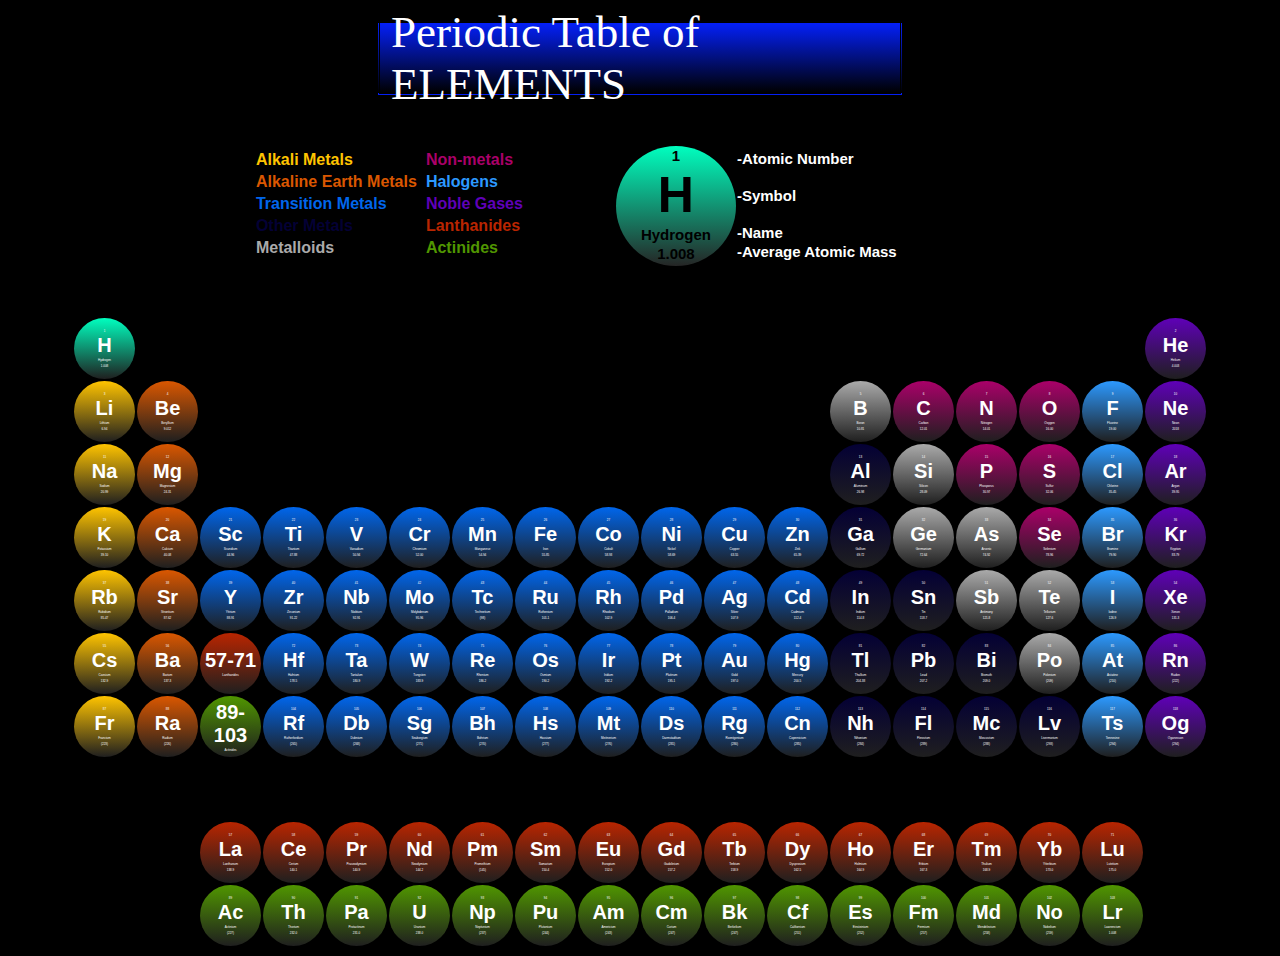
==== commit 96cebc2c: "Update activity1.html" ====
--- a/activity1.html
+++ b/activity1.html
@@ -5,7 +5,7 @@
                 <meta http-equiv="X-UA-Compatible" content="IE=edge">
                 <meta name="viewport" content="width=device-width, initial-scale=1.0">
                 <link rel="stylesheet" href="css/activity1.css">
-                <title>Document</title>
+                <title>Activity1</title>
             </head>
     <body>
 
@@ -821,4 +821,4 @@
             </tr>
                 </table>
     </body>
-</html>+</html>
--- a/css/activity1.css
+++ b/css/activity1.css
@@ -0,0 +1,266 @@
+  body{
+    background-color: #000000;
+    max-width: 100%;
+  }
+  
+  .name1{
+    color: rgb(255, 196, 0);
+  }
+  
+  .name2{
+    color: rgb(218, 87, 0);
+  }
+  
+  .name3{
+    color: rgb(0, 102, 236);
+  }
+  
+  .name4{
+    color: rgb(4, 0, 53);
+  }
+  
+  .name5{
+    color: rgb(170, 170, 170);
+  }
+  
+  .name6{
+    color: rgb(170, 0, 105);
+  }
+  
+  .name7{
+    color: rgb(44, 153, 255);
+  }
+  
+  .name8{
+    color: rgb(95, 0, 184);
+  }
+  
+  .name9{
+    color: rgb(185, 37, 0);
+  }
+  
+  .name10{
+    color: rgb(80, 150, 0);
+  }
+
+  .periodic{
+    font-size: 45px;
+    color: #ffffff;
+  }
+  
+  .parent{
+    justify-content: center;
+    display: flex;
+    align-items: center;
+    max-width: 90%;
+  }
+  
+  .container{
+    display: inline-block;
+  }
+  
+  .vdiv1{
+    height: 20px;
+    width: 170px;
+    font-family: 'Franklin Gothic Medium', 'Arial Narrow', Arial, sans-serif;
+    border: 5px;
+    margin-bottom: 2px;
+    font-weight: bold;
+  }
+
+  .title{
+    height: 50px;
+    width: 500px;
+    background-image: linear-gradient(rgb(4, 32, 249), rgb(0, 0, 0));
+    border-style: double;
+    padding: 10px;
+    margin-left: auto;
+    margin-right: auto;
+    margin-top: 20px;
+    margin-bottom: 50px;
+    align-items: center;
+    justify-content: center;
+    display: flex;
+  }
+  
+  .onediv{
+    background-image: linear-gradient(rgb(0, 255, 191), rgb(165, 165, 165));
+    height: 20px;
+    width: 20px;
+    border: 5px;
+    border-radius: 50%;
+    margin-top: 1.5px;
+  }
+  
+  .onediv1{
+    background-image: linear-gradient(rgb(255, 196, 0), rgb(31, 31, 31));
+  
+   
+  }
+  
+
+  .onediv2{
+    background-image: linear-gradient(rgb(218, 87, 0), rgb(31, 31, 31));
+  }
+  
+  .onediv3{
+    background-image: linear-gradient(rgb(0, 102, 236), rgb(31, 31, 31));
+  }
+  
+  .onediv4{
+    background-image: linear-gradient(rgb(4, 0, 53), rgb(31, 31, 31));
+  }
+  
+  .onediv5{
+    background-image: linear-gradient(rgb(170, 170, 170), rgb(31, 31, 31));
+  }
+  
+  .onediv6{
+    background-image: linear-gradient(rgb(170, 0, 105), rgb(31, 31, 31));
+  }
+  
+  .onediv7{
+    background-image: linear-gradient(rgb(44, 153, 255), rgb(31, 31, 31));
+  }
+  
+  .onediv8{
+    background-image: linear-gradient(rgb(95, 0, 184), rgb(31, 31, 31));
+  }
+  
+  .onediv9{
+    background-image: linear-gradient(rgb(185, 37, 0), rgb(31, 31, 31));
+  }
+  
+  .onediv10{
+    background-image: linear-gradient(rgb(80, 150, 0), rgb(31, 31, 31));
+  }
+  
+  .div1{
+    margin-left: 20px;
+    background-image: linear-gradient(rgb(0, 255, 191), rgb(37, 37, 37));
+    height: 120px;
+    width: 120px;
+    font-family: 'Franklin Gothic Medium', 'Arial Narrow', Arial, sans-serif;
+    text-align: center;
+    border-radius: 50%;
+    display: inline-block;
+    font-weight: bold;
+  }
+  
+  .fp{
+    font-size: 15px;
+    color: #000000;
+  }
+  
+  .fp1{
+    font-size: 50px;
+    color: #000000;
+  }
+  
+  .div2{
+    height: auto;
+    width: auto;
+    text-align: start;
+    font-family: 'Franklin Gothic Medium', 'Arial Narrow', Arial, sans-serif;
+    display: inline-block;
+    font-weight: bold;
+    margin-bottom: 3px;
+    color: white;
+  }
+  
+  .sp{
+    font-size: 15px;
+  }
+  
+  table{
+    margin-top: 50px;
+    font-family: 'Franklin Gothic Medium', 'Arial Narrow', Arial, sans-serif;
+    margin-left: auto;
+    margin-right: auto;
+    max-width: 90%;
+  }
+  
+  tr td{
+    background-color: aqua;
+    text-align: center;
+    padding: 0px;
+    margin: 0px;
+  }
+  
+  td{
+    transition: transform;
+    width: 61px;
+    height: 61px;
+    border-radius: 50%;
+    color: #ffffff;
+  }
+  
+  td:hover {
+    transform:scale(3);
+  }
+  
+  p{
+    font-size: 3px;
+    padding: 1px;
+    margin: 0px;
+  }
+  
+  .borderless{
+    border: none;
+    background-color: #000000;
+  }
+  
+  .borderless:hover {
+    transform: none;
+    border: none;
+  }
+  
+  h1{
+    padding: 0px;
+    margin: 0px;
+    font-size: 20px;
+  }
+  
+  .dblue{
+    background-image: linear-gradient(rgb(0, 255, 191), rgb(31, 31, 31));
+  }
+  
+  .violet{
+    background-image: linear-gradient(rgb(95, 0, 184), rgb(31, 31, 31));
+  }
+  
+  .gold{
+    background-image: linear-gradient(rgb(255, 196, 0), rgb(31, 31, 31));
+  }
+  
+  .obrown{
+    background-image: linear-gradient(rgb(218, 87, 0), rgb(31, 31, 31));
+  }
+  
+  .blue{
+    background-image: linear-gradient(rgb(0, 102, 236), rgb(31, 31, 31));
+  }
+  
+  .pink{
+    background-image: linear-gradient(rgb(170, 0, 105), rgb(31, 31, 31));
+  }
+  
+  .grey{
+    background-image: linear-gradient(rgb(170, 170, 170), rgb(31, 31, 31));
+  }
+  
+  .black{
+    background-image: linear-gradient(rgb(4, 0, 53), rgb(31, 31, 31));
+  }
+  
+  .sblue{
+    background-image: linear-gradient(rgb(44, 153, 255), rgb(31, 31, 31));
+  }
+  
+  .red{
+    background-image: linear-gradient(rgb(185, 37, 0), rgb(31, 31, 31));
+  }
+  
+  .green{
+    background-image: linear-gradient(rgb(80, 150, 0), rgb(31, 31, 31));
+  }